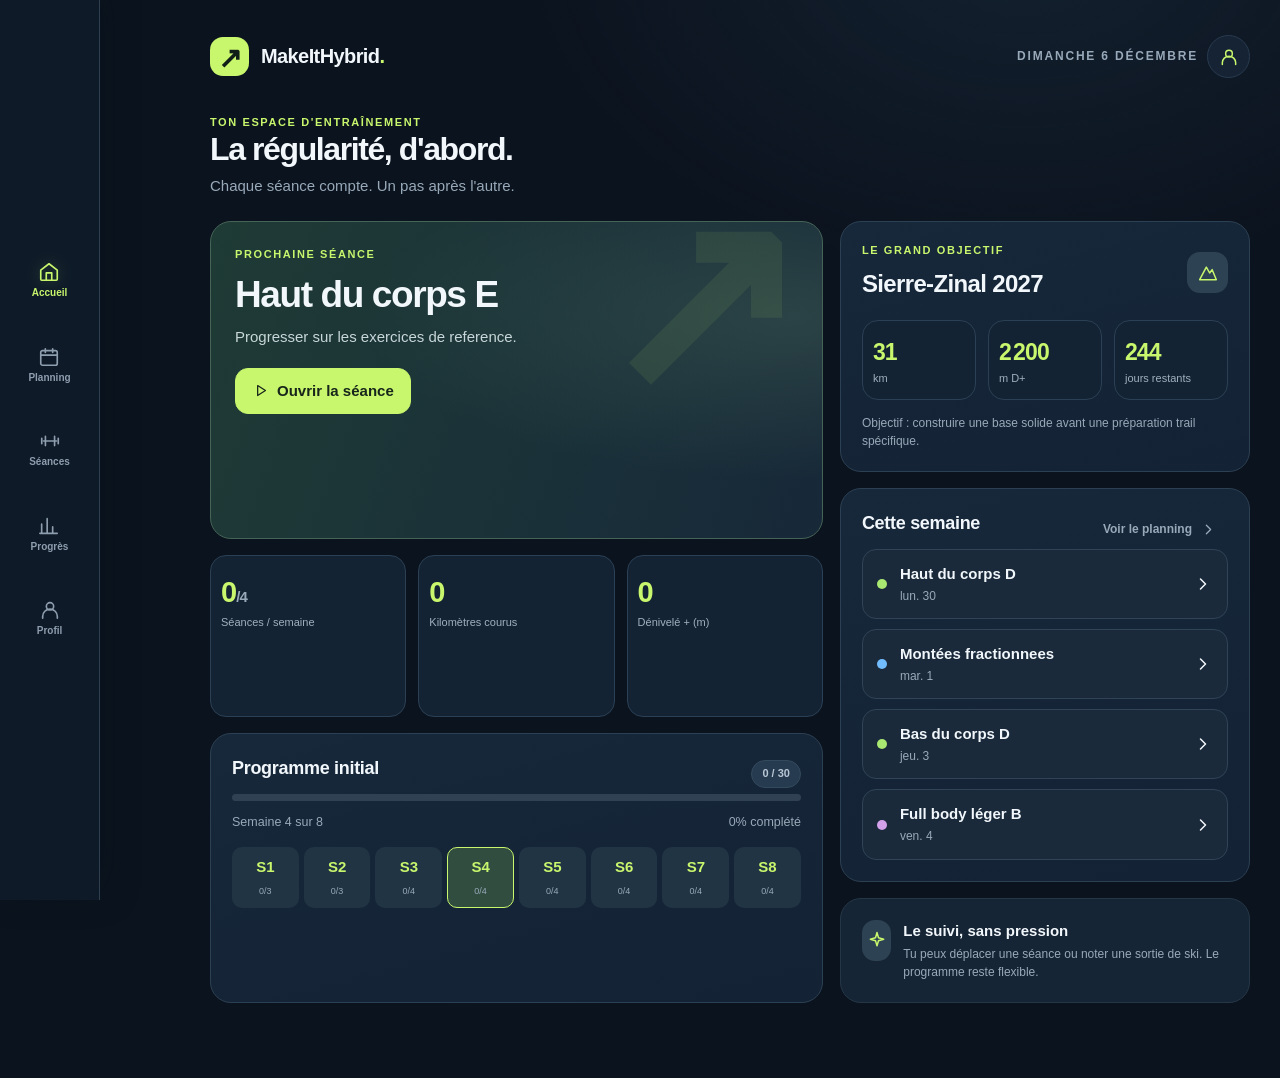
==== index.html @ a47b49ee "Fix GitHub Pages 404: publish MakeItHybrid at repository root" ====
<!doctype html>
<html lang="fr">
<head>
<meta charset="UTF-8"><meta name="viewport" content="width=device-width, initial-scale=1, viewport-fit=cover">
<meta name="theme-color" content="#0c1420"><meta name="description" content="MakeItHybrid : programme hybride, musculation, course et progression sur iPhone.">
<meta name="apple-mobile-web-app-capable" content="yes"><meta name="apple-mobile-web-app-status-bar-style" content="black-translucent"><meta name="apple-mobile-web-app-title" content="MakeItHybrid">
<link rel="manifest" href="./manifest.webmanifest"><link rel="icon" type="image/svg+xml" href="./public/icon.svg"><link rel="apple-touch-icon" href="./public/icon-apple.png">
<link rel="stylesheet" href="./src/styles.css">
<title>MakeItHybrid — Strength × Endurance</title>
</head>
<body>
<div id="app"><div class="initial-loader"><span class="brand-mark">↗</span><h1>MakeItHybrid</h1><p>Chargement de ton carnet…</p></div></div>
<script type="module" src="./src/app.mjs"></script>
</body>
</html>
---- src/styles.css ----
:root{color-scheme:dark;--bg:#0b131e;--bg2:#0f1b2a;--panel:#152335;--panel2:#1a2b3d;--line:#293b4e;--sub:#98a9b9;--text:#f2f7fb;--accent:#c8f66d;--blue:#70bdff;--pink:#ffb2ab;--radius:21px;--safe:env(safe-area-inset-bottom,0px);font-family:-apple-system,BlinkMacSystemFont,'Segoe UI',Inter,Arial,sans-serif;font-size:15px;line-height:1.45}
*{box-sizing:border-box}html{background:var(--bg);scroll-behavior:smooth}body{background:radial-gradient(ellipse 500px 340px at 80% -60px,#21354a66,transparent),var(--bg);color:var(--text);margin:0;min-height:100vh;-webkit-tap-highlight-color:transparent}button,input,select,textarea{font:inherit}button{cursor:pointer}button:disabled{opacity:.45;cursor:not-allowed}button,input,select,textarea{touch-action:manipulation}button:focus-visible,input:focus-visible,select:focus-visible,textarea:focus-visible{outline:2px solid var(--accent);outline-offset:3px}h1,h2,h3,h4,p{margin:0}h1{font-size:32px;letter-spacing:-1.4px;line-height:1.14}h2{font-size:24px;letter-spacing:-.65px}h3{font-size:18px;letter-spacing:-.3px}small{color:var(--sub)}a{color:var(--accent)}.hide{display:none!important}.wrap{max-width:1120px;margin:auto;padding:0 24px 110px}.topbar{display:flex;align-items:center;justify-content:space-between;padding:28px 0 23px;gap:14px}.brand{display:flex;align-items:center;gap:12px;font-weight:830;letter-spacing:-.6px;font-size:20px}.brand-mark{width:39px;height:39px;display:grid;place-items:center;background:var(--accent);color:#102018;border-radius:13px;font-weight:900;font-size:29px}.topdate{font-size:12px;text-transform:uppercase;letter-spacing:1.8px;color:var(--sub);font-weight:750}.avatar{width:43px;height:43px;border:1px solid var(--line);border-radius:50%;display:grid;place-items:center;background:var(--panel);color:var(--accent)}.toplinks{display:flex;gap:9px;align-items:center}.nav{position:fixed;bottom:0;left:0;right:0;z-index:20;display:flex;justify-content:space-around;align-items:center;background:#101b29ee;backdrop-filter:blur(24px);border-top:1px solid #314257;padding:9px 6px calc(10px + var(--safe));box-shadow:0 -12px 35px #07111a80}.nav button{display:grid;justify-items:center;gap:3px;border:0;color:#8e9eae;background:transparent;padding:5px 8px;min-width:60px;font-size:10px;font-weight:680}.nav button svg{width:22px;height:22px}.nav button.active{color:var(--accent)}.nav button.active svg{filter:drop-shadow(0 0 9px #c6f66b55)}.section-intro{display:flex;align-items:start;justify-content:space-between;gap:12px;margin:14px 0 24px}.muted{color:var(--sub)}.tiny{font-size:12px}.eyebrow{color:var(--accent);font-size:11px;font-weight:800;letter-spacing:1.6px;text-transform:uppercase}.lede{margin-top:8px;color:var(--sub)}.grid{display:grid;grid-template-columns:minmax(0,1fr);gap:16px}.grid2{grid-template-columns:repeat(2,minmax(0,1fr))}.grid3{grid-template-columns:repeat(3,minmax(0,1fr))}.panel{background:linear-gradient(165deg,#17283b,#132234);border:1px solid #2c4053;border-radius:var(--radius);padding:21px;min-width:0;overflow:hidden}.panel.faint{background:#132131}.panel.soft{background:#162535;border-color:#253747}.panel h3{margin-bottom:13px}.hero{position:relative;padding:25px 24px;min-height:215px;background:radial-gradient(ellipse at 95% 30%,#43615670,transparent 52%),linear-gradient(110deg,#1f3b35,#192f39 67%,#172838);border-color:#456356}.hero>*{position:relative}.hero h1{margin:11px 0 10px;max-width:450px}.hero .lede{max-width:420px;color:#c8d7d9}.hero:after{content:'↗';position:absolute;right:17px;top:-44px;color:#c8f66d15;font-size:250px;font-weight:900;line-height:1}.row{display:flex;align-items:center;gap:12px}.spread{justify-content:space-between}.start{align-items:start}.grow{flex:1;min-width:0}.btn{border:1px solid var(--line);background:#24374a;color:var(--text);border-radius:13px;padding:11px 16px;font-weight:760;display:inline-flex;align-items:center;justify-content:center;gap:8px;min-height:44px;text-align:center;transition:filter .15s,transform .1s}.btn:hover{filter:brightness(1.12)}.btn:active{transform:scale(.985)}.btn.accent{background:var(--accent);border-color:var(--accent);color:#17251a}.btn.outline{background:transparent;border-color:#486075}.btn.ghost{background:transparent;border-color:transparent;color:var(--sub)}.btn.warn{background:#512b32;border-color:#7f414b;color:#ffb5bd}.btn.small{font-size:12px;min-height:34px;padding:7px 10px;border-radius:11px}.btn.icon-only{padding:7px;min-width:40px}.btn.block{width:100%}.btn svg{width:17px;height:17px}.btnrow{display:flex;gap:9px;flex-wrap:wrap}.btnrow.end{justify-content:flex-end}.kpis{display:grid;grid-template-columns:repeat(3,minmax(0,1fr));gap:12px}.kpi{background:#142334;border:1px solid #2b4054;border-radius:16px;padding:15px 10px 12px}.kpi .n{font-size:29px;font-weight:820;letter-spacing:-.9px;color:var(--accent)}.kpi .label{font-size:11px;color:#a0b0bd;margin-top:2px}.pill{display:inline-flex;align-items:center;gap:5px;font-size:11px;border-radius:20px;padding:5px 10px;color:#b9c7d4;background:#263b50;border:1px solid #33495c;font-weight:700;white-space:nowrap}.pill.force{background:#28452f;border-color:#3b6144;color:#ccf3bd}.pill.cardio{background:#1b3a55;border-color:#275976;color:#addfff}.pill.mixte{background:#463752;border-color:#725382;color:#efc6ff}.pill.done{background:#2f4b34;color:#bff0bd}.pill.missed{background:#573c40;color:#ffc3bf}.progress{width:100%;height:7px;border-radius:6px;background:#304154;overflow:hidden}.progress>span{display:block;height:100%;background:linear-gradient(90deg,#87cb62,var(--accent));border-radius:6px;transition:width .2s}.activity{border-radius:15px;border:1px solid #334b5f;background:#1c2d40;padding:16px;margin-top:13px}.activity h3{margin:7px 0}.miniicon{width:41px;height:41px;display:grid;place-items:center;background:#2d4253;border-radius:13px;color:var(--accent)}.miniicon svg{width:20px;height:20px}.activity .desc{font-size:13px;color:#9db1c1}.activity .meta{display:flex;gap:13px;flex-wrap:wrap;margin:12px 0 14px;color:#b5c5d2;font-size:12px}.divider{height:1px;background:var(--line);margin:17px 0}.list{display:grid;gap:10px}.listitem{display:flex;align-items:center;gap:13px;padding:13px 14px;background:#1a2a3b;border:1px solid #304357;border-radius:14px;min-width:0}.listitem .name{font-weight:740}.listitem .sub{font-size:12px;color:var(--sub);margin-top:3px}.listitem .right{margin-left:auto;display:flex;align-items:center;gap:8px}.listitem.clickable{cursor:pointer}.listitem.clickable:hover{border-color:#71936f}.categorydot{width:10px;height:10px;border-radius:50%;flex-shrink:0;background:#a27ee5}.categorydot.force{background:#a9e871}.categorydot.cardio{background:#72bdff}.categorydot.mixte{background:#d3a2eb}.calendar-head{display:flex;align-items:center;justify-content:space-between;gap:12px;flex-wrap:wrap}.calendar-head strong{font-size:17px}.days{display:grid;grid-template-columns:repeat(7,minmax(0,1fr));gap:7px;margin:20px 0 14px}.day{border:1px solid #2d4256;background:#172637;border-radius:14px;min-height:79px;padding:9px 3px;display:flex;flex-direction:column;align-items:center;gap:5px;color:#cad6e0}.day strong{font-size:17px}.day .dow{font-size:10px;text-transform:uppercase;color:#a1b1be}.day.selected{border:1px solid var(--accent);background:#2e453b;color:var(--accent)}.day.today{box-shadow:inset 0 0 0 1px #7ca8c8}.day .dots{min-height:6px;display:flex;gap:3px}.day .dots i{display:block;width:5px;height:5px;border-radius:50%;background:var(--accent)}.day .dots i.cardio{background:var(--blue)}.day .dots i.mixte{background:#d6a7ed}.monthgrid{display:grid;grid-template-columns:repeat(7,1fr);gap:5px;margin-top:16px}.monthcell{aspect-ratio:1.04;padding:7px 3px;display:flex;flex-direction:column;align-items:center;justify-content:space-between;background:#1b2d40;border:1px solid #2d4256;border-radius:9px;color:#e3eef6;font-size:13px}.monthcell.dim{opacity:.3}.monthcell.selected{border-color:var(--accent);color:var(--accent)}.monthcell.today{box-shadow:inset 0 0 0 1px #7295af}.monthlabel{text-align:center;font-size:10px;color:var(--sub)}.monthlabel-row{display:grid;grid-template-columns:repeat(7,1fr);gap:5px}.countdot{display:flex;gap:2px}.countdot span{height:4px;width:5px;border-radius:50%;background:var(--accent)}.field{display:grid;gap:6px;min-width:0}.field label,.field .fieldlabel{color:#afc0ce;font-size:12px;font-weight:700}.field input,.field select,.field textarea,.editable{width:100%;min-width:0;border:1px solid #3b5368;background:#101d2d;color:#fff;border-radius:12px;padding:12px 11px;min-height:45px;outline:none}.field input:focus,.field select:focus,.field textarea:focus{border-color:#b1e968}.field textarea{resize:vertical;min-height:78px}.field input[type=number]{font-variant-numeric:tabular-nums}.formgrid{display:grid;grid-template-columns:repeat(2,minmax(0,1fr));gap:11px}.field.full{grid-column:1/-1}.details-header{margin-bottom:15px}.ex-card{border:1px solid #32485b;background:#192a3c;border-radius:16px;padding:16px;margin:10px 0}.ex-card summary{cursor:pointer;display:flex;align-items:center;gap:10px}.ex-card summary::-webkit-details-marker{display:none}.ex-card h4{font-size:15px;margin:0}.ex-card .hint{font-size:12px;color:#9eb0bf;margin:5px 0 11px}.sets{display:grid;gap:7px}.set-row{display:grid;grid-template-columns:32px minmax(0,1fr) minmax(0,1fr) 48px;gap:8px;align-items:center}.set-row .num{font-size:12px;color:#b7c6d3;text-align:center}.set-row input{width:100%;padding:10px 6px;text-align:center;border-radius:10px;border:1px solid #3d5568;background:#0f2030;color:var(--text);min-height:42px}.set-row .checkset{height:42px;border-radius:11px;background:#253c4d;border:1px solid #466074;color:#9cbbce;font-size:21px;display:grid;place-items:center}.set-row .checkset.done{background:var(--accent);color:#152514;border-color:var(--accent)}.sethead{display:grid;grid-template-columns:32px 1fr 1fr 48px;gap:8px;color:#91a4b4;font-size:10px;text-align:center;margin:12px 0 6px}.history{font-size:11px;color:#acc5d5;margin-top:7px}.explain{border-left:2px solid #b2e86c;padding:8px 0 8px 12px;margin:9px 0;font-size:12px;color:#cfdae1}.logactions{position:sticky;bottom:calc(75px + var(--safe));padding:10px 0;background:linear-gradient(0deg,#0b131ef2 80%,transparent);z-index:10}.chart{display:block;width:100%;height:auto;overflow:visible}.chartbox{min-height:160px}.plot{width:100%;height:150px}.axislabels{display:flex;justify-content:space-between;color:#7f98aa;font-size:10px;margin-top:5px}.legend{display:flex;gap:9px;align-items:center;flex-wrap:wrap}.legend i{width:7px;height:7px;border-radius:50%;background:var(--accent)}.metric-list{display:flex;gap:10px;overflow-x:auto;padding:3px 0 12px}.metric-list button{white-space:nowrap}.measure{border:1px solid #34485b;border-radius:14px;padding:14px;background:#1b2c3e}.measure small{font-size:11px}.measure strong{display:block;font-size:22px;margin:5px 0}.timer-visual{display:grid;place-items:center;width:200px;height:200px;border-radius:50%;background:radial-gradient(circle,#213348 57%,transparent 59%),conic-gradient(var(--accent) var(--timer-pct,0%),#30465a 0);margin:20px auto;text-align:center}.timer-visual strong{font-size:47px;letter-spacing:-2px;font-variant-numeric:tabular-nums}.timer-visual small{display:block;text-transform:uppercase;letter-spacing:1px}.timer-stage{text-align:center;color:var(--accent);font-weight:810}.timer-config{display:grid;grid-template-columns:repeat(2,1fr);gap:10px}.modal-overlay{position:fixed;inset:0;background:#030a10d9;z-index:50;display:flex;align-items:flex-end;justify-content:center;overflow-y:auto}.modal{min-width:0;background:#152436;border:1px solid #415569;border-radius:24px 24px 0 0;padding:19px 17px calc(26px + var(--safe));max-height:94vh;overflow-y:auto;width:100%;max-width:640px;box-shadow:0 -25px 100px #020b14b8}.modal-head{display:flex;align-items:center;justify-content:space-between;gap:12px;margin-bottom:17px}.modal-head h2{font-size:22px}.modal .exrow{border:1px solid #344a5c;border-radius:13px;padding:12px;margin:10px 0;background:#1a2d40}.modal .exrow .formgrid{margin-top:10px}.toast{position:fixed;z-index:99;bottom:calc(89px + var(--safe));left:50%;transform:translateX(-50%);background:#c5f469;color:#1c2d1e;font-weight:790;font-size:13px;padding:11px 18px;border-radius:30px;box-shadow:0 8px 28px #0007;max-width:90%;text-align:center}.empty{padding:28px 12px;text-align:center;color:var(--sub);border:1px dashed #3a4b5c;border-radius:15px}.empty svg{width:27px;height:27px;color:var(--accent)}.status{display:inline-flex;align-items:center;gap:5px;color:var(--sub);font-size:11px}.status strong{font-weight:650}.alert{background:#3c3541;border:1px solid #856375;padding:12px;border-radius:12px;font-size:12px;color:#ffd9d9}.initial-loader{display:grid;justify-items:center;align-content:center;gap:15px;height:100vh;color:var(--sub)}.initial-loader h1{color:var(--text)}.spacer{height:8px}.tagline{color:#9fb4c2;font-size:12px}.section-title{display:flex;align-items:center;justify-content:space-between;gap:10px;margin:21px 0 12px}.section-title h2{font-size:19px}.mini-stats{display:flex;gap:19px;flex-wrap:wrap;color:#b5c5cf;font-size:12px}.mini-stats strong{color:var(--text)}.seg{display:inline-flex;gap:4px;padding:4px;border-radius:13px;background:#192a3c;border:1px solid #304459}.seg button{border:0;border-radius:9px;padding:7px 12px;color:#9cb0bf;background:transparent;font-weight:760;font-size:12px}.seg button.sel{background:#3a5362;color:var(--text)}.wide-actions{display:flex;justify-content:space-between;gap:10px;align-items:center}.barrow{display:flex;align-items:end;justify-content:space-between;gap:7px;height:126px;padding:9px 0 0;border-bottom:1px solid #3e5061}.barcol{flex:1;display:flex;flex-direction:column;justify-content:flex-end;align-items:center;height:100%;gap:4px}.barcol>div{background:linear-gradient(0deg,#629a7c,#c5f468);width:70%;max-width:30px;border-radius:6px 6px 0 0;min-height:2px}.barcol small{font-size:10px;white-space:nowrap}.softcall{padding:13px;border-radius:13px;background:#263c3e;border:1px solid #3f6161;font-size:12px;color:#d5e5e1}.softcall strong{color:var(--accent)}.weekbar{display:grid;grid-template-columns:repeat(8,1fr);gap:5px}.weekbar .weekitem{border-radius:10px;background:#203444;padding:8px 1px;text-align:center;cursor:pointer;border:1px solid transparent}.weekbar .weekitem.active{background:#314d40;border-color:var(--accent)}.weekitem strong{display:block;color:var(--accent)}.weekitem small{font-size:9px}.alert.success{background:#203f35;border-color:#46765c;color:#c7ebd4}::selection{background:#b8e96766}input[type=file]{display:none}
@media(min-width:760px){.wrap{padding:0 30px 75px}.nav{width:100px;right:auto;top:0;bottom:0;left:0;display:flex;flex-direction:column;justify-content:center;gap:15px;border-top:0;border-right:1px solid #2e4050;padding:20px 6px}.nav button{padding:15px 6px;min-width:0}.wrap{margin-left:max(100px,calc((100vw - 1120px)/2 + 100px))}.topbar{padding-top:35px}.desktop-cols{display:grid;grid-template-columns:minmax(0,1.42fr) minmax(0,.95fr);gap:17px}.logactions{bottom:0}.modal-overlay{align-items:center}.modal{border-radius:24px;padding:24px;max-height:89vh}.hero{min-height:245px}.hero h1{font-size:37px}.day{min-height:87px}.days{gap:10px}}
@media(max-width:400px){.wrap{padding-left:15px;padding-right:15px}.panel{padding:16px}.topbar{padding:21px 0 18px}.brand{font-size:18px}.topdate{font-size:10px}.kpis{gap:7px}.kpi .n{font-size:24px}.kpi{padding:13px 7px}.day{min-height:73px}.set-row{grid-template-columns:25px 1fr 1fr 40px;gap:5px}.sethead{grid-template-columns:25px 1fr 1fr 40px;gap:5px}}
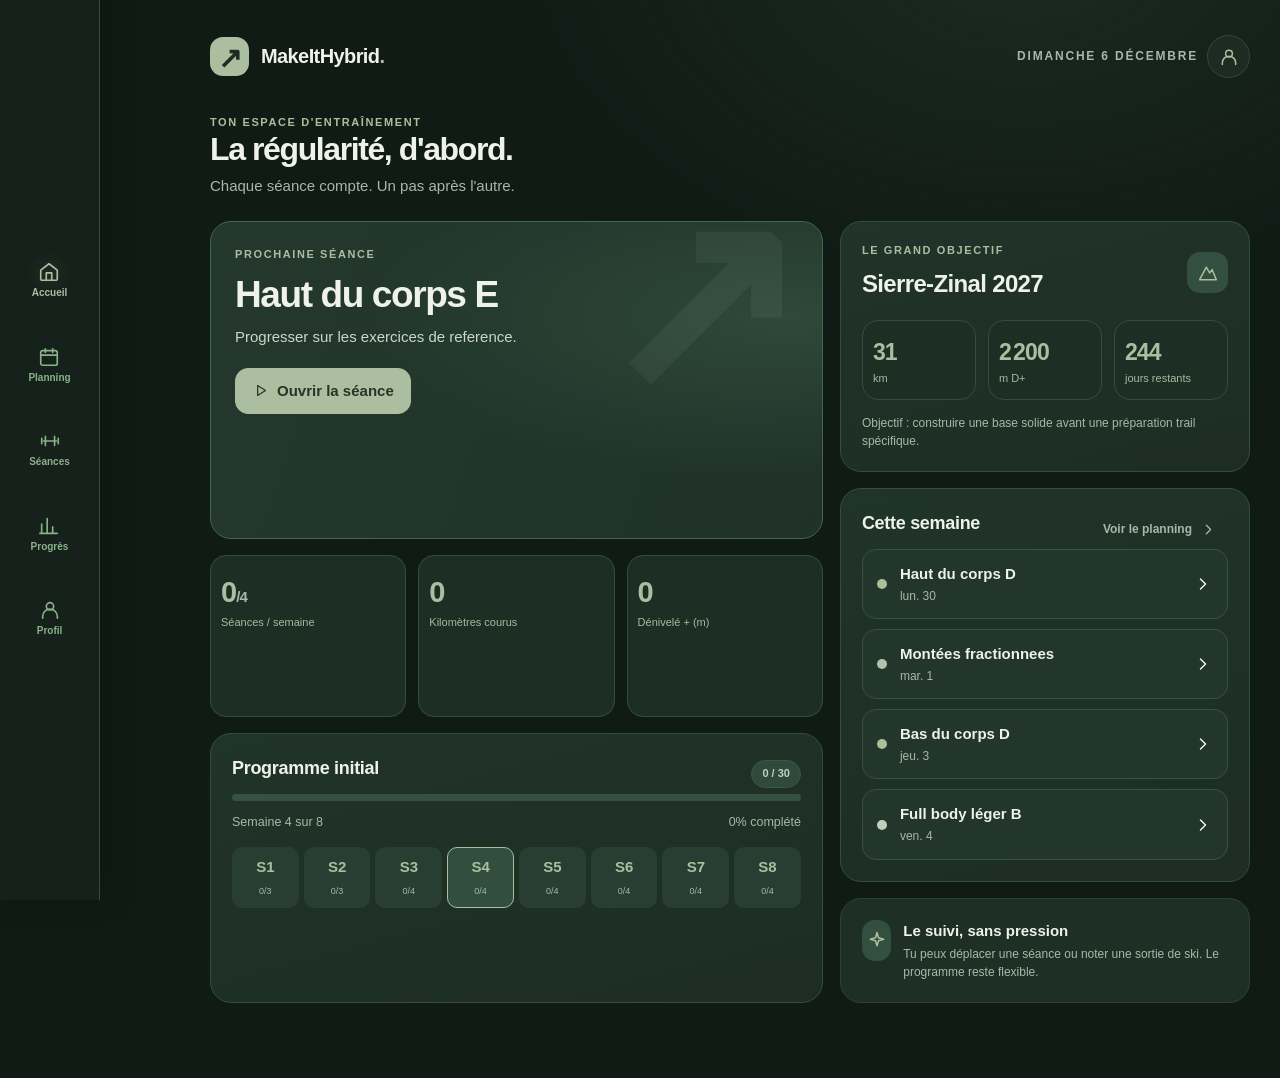
==== commit d46ba252: "Update index.html for forest theme and offline media catalog" ====
--- a/index.html
+++ b/index.html
@@ -2,7 +2,7 @@
 <html lang="fr">
 <head>
 <meta charset="UTF-8"><meta name="viewport" content="width=device-width, initial-scale=1, viewport-fit=cover">
-<meta name="theme-color" content="#0c1420"><meta name="description" content="MakeItHybrid : programme hybride, musculation, course et progression sur iPhone.">
+<meta name="theme-color" content="#111b16"><meta name="description" content="MakeItHybrid : programme hybride, musculation, course et progression sur iPhone.">
 <meta name="apple-mobile-web-app-capable" content="yes"><meta name="apple-mobile-web-app-status-bar-style" content="black-translucent"><meta name="apple-mobile-web-app-title" content="MakeItHybrid">
 <link rel="manifest" href="./manifest.webmanifest"><link rel="icon" type="image/svg+xml" href="./public/icon.svg"><link rel="apple-touch-icon" href="./public/icon-apple.png">
 <link rel="stylesheet" href="./src/styles.css">
--- a/src/styles.css
+++ b/src/styles.css
@@ -1,4 +1,25 @@
-:root{color-scheme:dark;--bg:#0b131e;--bg2:#0f1b2a;--panel:#152335;--panel2:#1a2b3d;--line:#293b4e;--sub:#98a9b9;--text:#f2f7fb;--accent:#c8f66d;--blue:#70bdff;--pink:#ffb2ab;--radius:21px;--safe:env(safe-area-inset-bottom,0px);font-family:-apple-system,BlinkMacSystemFont,'Segoe UI',Inter,Arial,sans-serif;font-size:15px;line-height:1.45}
-*{box-sizing:border-box}html{background:var(--bg);scroll-behavior:smooth}body{background:radial-gradient(ellipse 500px 340px at 80% -60px,#21354a66,transparent),var(--bg);color:var(--text);margin:0;min-height:100vh;-webkit-tap-highlight-color:transparent}button,input,select,textarea{font:inherit}button{cursor:pointer}button:disabled{opacity:.45;cursor:not-allowed}button,input,select,textarea{touch-action:manipulation}button:focus-visible,input:focus-visible,select:focus-visible,textarea:focus-visible{outline:2px solid var(--accent);outline-offset:3px}h1,h2,h3,h4,p{margin:0}h1{font-size:32px;letter-spacing:-1.4px;line-height:1.14}h2{font-size:24px;letter-spacing:-.65px}h3{font-size:18px;letter-spacing:-.3px}small{color:var(--sub)}a{color:var(--accent)}.hide{display:none!important}.wrap{max-width:1120px;margin:auto;padding:0 24px 110px}.topbar{display:flex;align-items:center;justify-content:space-between;padding:28px 0 23px;gap:14px}.brand{display:flex;align-items:center;gap:12px;font-weight:830;letter-spacing:-.6px;font-size:20px}.brand-mark{width:39px;height:39px;display:grid;place-items:center;background:var(--accent);color:#102018;border-radius:13px;font-weight:900;font-size:29px}.topdate{font-size:12px;text-transform:uppercase;letter-spacing:1.8px;color:var(--sub);font-weight:750}.avatar{width:43px;height:43px;border:1px solid var(--line);border-radius:50%;display:grid;place-items:center;background:var(--panel);color:var(--accent)}.toplinks{display:flex;gap:9px;align-items:center}.nav{position:fixed;bottom:0;left:0;right:0;z-index:20;display:flex;justify-content:space-around;align-items:center;background:#101b29ee;backdrop-filter:blur(24px);border-top:1px solid #314257;padding:9px 6px calc(10px + var(--safe));box-shadow:0 -12px 35px #07111a80}.nav button{display:grid;justify-items:center;gap:3px;border:0;color:#8e9eae;background:transparent;padding:5px 8px;min-width:60px;font-size:10px;font-weight:680}.nav button svg{width:22px;height:22px}.nav button.active{color:var(--accent)}.nav button.active svg{filter:drop-shadow(0 0 9px #c6f66b55)}.section-intro{display:flex;align-items:start;justify-content:space-between;gap:12px;margin:14px 0 24px}.muted{color:var(--sub)}.tiny{font-size:12px}.eyebrow{color:var(--accent);font-size:11px;font-weight:800;letter-spacing:1.6px;text-transform:uppercase}.lede{margin-top:8px;color:var(--sub)}.grid{display:grid;grid-template-columns:minmax(0,1fr);gap:16px}.grid2{grid-template-columns:repeat(2,minmax(0,1fr))}.grid3{grid-template-columns:repeat(3,minmax(0,1fr))}.panel{background:linear-gradient(165deg,#17283b,#132234);border:1px solid #2c4053;border-radius:var(--radius);padding:21px;min-width:0;overflow:hidden}.panel.faint{background:#132131}.panel.soft{background:#162535;border-color:#253747}.panel h3{margin-bottom:13px}.hero{position:relative;padding:25px 24px;min-height:215px;background:radial-gradient(ellipse at 95% 30%,#43615670,transparent 52%),linear-gradient(110deg,#1f3b35,#192f39 67%,#172838);border-color:#456356}.hero>*{position:relative}.hero h1{margin:11px 0 10px;max-width:450px}.hero .lede{max-width:420px;color:#c8d7d9}.hero:after{content:'↗';position:absolute;right:17px;top:-44px;color:#c8f66d15;font-size:250px;font-weight:900;line-height:1}.row{display:flex;align-items:center;gap:12px}.spread{justify-content:space-between}.start{align-items:start}.grow{flex:1;min-width:0}.btn{border:1px solid var(--line);background:#24374a;color:var(--text);border-radius:13px;padding:11px 16px;font-weight:760;display:inline-flex;align-items:center;justify-content:center;gap:8px;min-height:44px;text-align:center;transition:filter .15s,transform .1s}.btn:hover{filter:brightness(1.12)}.btn:active{transform:scale(.985)}.btn.accent{background:var(--accent);border-color:var(--accent);color:#17251a}.btn.outline{background:transparent;border-color:#486075}.btn.ghost{background:transparent;border-color:transparent;color:var(--sub)}.btn.warn{background:#512b32;border-color:#7f414b;color:#ffb5bd}.btn.small{font-size:12px;min-height:34px;padding:7px 10px;border-radius:11px}.btn.icon-only{padding:7px;min-width:40px}.btn.block{width:100%}.btn svg{width:17px;height:17px}.btnrow{display:flex;gap:9px;flex-wrap:wrap}.btnrow.end{justify-content:flex-end}.kpis{display:grid;grid-template-columns:repeat(3,minmax(0,1fr));gap:12px}.kpi{background:#142334;border:1px solid #2b4054;border-radius:16px;padding:15px 10px 12px}.kpi .n{font-size:29px;font-weight:820;letter-spacing:-.9px;color:var(--accent)}.kpi .label{font-size:11px;color:#a0b0bd;margin-top:2px}.pill{display:inline-flex;align-items:center;gap:5px;font-size:11px;border-radius:20px;padding:5px 10px;color:#b9c7d4;background:#263b50;border:1px solid #33495c;font-weight:700;white-space:nowrap}.pill.force{background:#28452f;border-color:#3b6144;color:#ccf3bd}.pill.cardio{background:#1b3a55;border-color:#275976;color:#addfff}.pill.mixte{background:#463752;border-color:#725382;color:#efc6ff}.pill.done{background:#2f4b34;color:#bff0bd}.pill.missed{background:#573c40;color:#ffc3bf}.progress{width:100%;height:7px;border-radius:6px;background:#304154;overflow:hidden}.progress>span{display:block;height:100%;background:linear-gradient(90deg,#87cb62,var(--accent));border-radius:6px;transition:width .2s}.activity{border-radius:15px;border:1px solid #334b5f;background:#1c2d40;padding:16px;margin-top:13px}.activity h3{margin:7px 0}.miniicon{width:41px;height:41px;display:grid;place-items:center;background:#2d4253;border-radius:13px;color:var(--accent)}.miniicon svg{width:20px;height:20px}.activity .desc{font-size:13px;color:#9db1c1}.activity .meta{display:flex;gap:13px;flex-wrap:wrap;margin:12px 0 14px;color:#b5c5d2;font-size:12px}.divider{height:1px;background:var(--line);margin:17px 0}.list{display:grid;gap:10px}.listitem{display:flex;align-items:center;gap:13px;padding:13px 14px;background:#1a2a3b;border:1px solid #304357;border-radius:14px;min-width:0}.listitem .name{font-weight:740}.listitem .sub{font-size:12px;color:var(--sub);margin-top:3px}.listitem .right{margin-left:auto;display:flex;align-items:center;gap:8px}.listitem.clickable{cursor:pointer}.listitem.clickable:hover{border-color:#71936f}.categorydot{width:10px;height:10px;border-radius:50%;flex-shrink:0;background:#a27ee5}.categorydot.force{background:#a9e871}.categorydot.cardio{background:#72bdff}.categorydot.mixte{background:#d3a2eb}.calendar-head{display:flex;align-items:center;justify-content:space-between;gap:12px;flex-wrap:wrap}.calendar-head strong{font-size:17px}.days{display:grid;grid-template-columns:repeat(7,minmax(0,1fr));gap:7px;margin:20px 0 14px}.day{border:1px solid #2d4256;background:#172637;border-radius:14px;min-height:79px;padding:9px 3px;display:flex;flex-direction:column;align-items:center;gap:5px;color:#cad6e0}.day strong{font-size:17px}.day .dow{font-size:10px;text-transform:uppercase;color:#a1b1be}.day.selected{border:1px solid var(--accent);background:#2e453b;color:var(--accent)}.day.today{box-shadow:inset 0 0 0 1px #7ca8c8}.day .dots{min-height:6px;display:flex;gap:3px}.day .dots i{display:block;width:5px;height:5px;border-radius:50%;background:var(--accent)}.day .dots i.cardio{background:var(--blue)}.day .dots i.mixte{background:#d6a7ed}.monthgrid{display:grid;grid-template-columns:repeat(7,1fr);gap:5px;margin-top:16px}.monthcell{aspect-ratio:1.04;padding:7px 3px;display:flex;flex-direction:column;align-items:center;justify-content:space-between;background:#1b2d40;border:1px solid #2d4256;border-radius:9px;color:#e3eef6;font-size:13px}.monthcell.dim{opacity:.3}.monthcell.selected{border-color:var(--accent);color:var(--accent)}.monthcell.today{box-shadow:inset 0 0 0 1px #7295af}.monthlabel{text-align:center;font-size:10px;color:var(--sub)}.monthlabel-row{display:grid;grid-template-columns:repeat(7,1fr);gap:5px}.countdot{display:flex;gap:2px}.countdot span{height:4px;width:5px;border-radius:50%;background:var(--accent)}.field{display:grid;gap:6px;min-width:0}.field label,.field .fieldlabel{color:#afc0ce;font-size:12px;font-weight:700}.field input,.field select,.field textarea,.editable{width:100%;min-width:0;border:1px solid #3b5368;background:#101d2d;color:#fff;border-radius:12px;padding:12px 11px;min-height:45px;outline:none}.field input:focus,.field select:focus,.field textarea:focus{border-color:#b1e968}.field textarea{resize:vertical;min-height:78px}.field input[type=number]{font-variant-numeric:tabular-nums}.formgrid{display:grid;grid-template-columns:repeat(2,minmax(0,1fr));gap:11px}.field.full{grid-column:1/-1}.details-header{margin-bottom:15px}.ex-card{border:1px solid #32485b;background:#192a3c;border-radius:16px;padding:16px;margin:10px 0}.ex-card summary{cursor:pointer;display:flex;align-items:center;gap:10px}.ex-card summary::-webkit-details-marker{display:none}.ex-card h4{font-size:15px;margin:0}.ex-card .hint{font-size:12px;color:#9eb0bf;margin:5px 0 11px}.sets{display:grid;gap:7px}.set-row{display:grid;grid-template-columns:32px minmax(0,1fr) minmax(0,1fr) 48px;gap:8px;align-items:center}.set-row .num{font-size:12px;color:#b7c6d3;text-align:center}.set-row input{width:100%;padding:10px 6px;text-align:center;border-radius:10px;border:1px solid #3d5568;background:#0f2030;color:var(--text);min-height:42px}.set-row .checkset{height:42px;border-radius:11px;background:#253c4d;border:1px solid #466074;color:#9cbbce;font-size:21px;display:grid;place-items:center}.set-row .checkset.done{background:var(--accent);color:#152514;border-color:var(--accent)}.sethead{display:grid;grid-template-columns:32px 1fr 1fr 48px;gap:8px;color:#91a4b4;font-size:10px;text-align:center;margin:12px 0 6px}.history{font-size:11px;color:#acc5d5;margin-top:7px}.explain{border-left:2px solid #b2e86c;padding:8px 0 8px 12px;margin:9px 0;font-size:12px;color:#cfdae1}.logactions{position:sticky;bottom:calc(75px + var(--safe));padding:10px 0;background:linear-gradient(0deg,#0b131ef2 80%,transparent);z-index:10}.chart{display:block;width:100%;height:auto;overflow:visible}.chartbox{min-height:160px}.plot{width:100%;height:150px}.axislabels{display:flex;justify-content:space-between;color:#7f98aa;font-size:10px;margin-top:5px}.legend{display:flex;gap:9px;align-items:center;flex-wrap:wrap}.legend i{width:7px;height:7px;border-radius:50%;background:var(--accent)}.metric-list{display:flex;gap:10px;overflow-x:auto;padding:3px 0 12px}.metric-list button{white-space:nowrap}.measure{border:1px solid #34485b;border-radius:14px;padding:14px;background:#1b2c3e}.measure small{font-size:11px}.measure strong{display:block;font-size:22px;margin:5px 0}.timer-visual{display:grid;place-items:center;width:200px;height:200px;border-radius:50%;background:radial-gradient(circle,#213348 57%,transparent 59%),conic-gradient(var(--accent) var(--timer-pct,0%),#30465a 0);margin:20px auto;text-align:center}.timer-visual strong{font-size:47px;letter-spacing:-2px;font-variant-numeric:tabular-nums}.timer-visual small{display:block;text-transform:uppercase;letter-spacing:1px}.timer-stage{text-align:center;color:var(--accent);font-weight:810}.timer-config{display:grid;grid-template-columns:repeat(2,1fr);gap:10px}.modal-overlay{position:fixed;inset:0;background:#030a10d9;z-index:50;display:flex;align-items:flex-end;justify-content:center;overflow-y:auto}.modal{min-width:0;background:#152436;border:1px solid #415569;border-radius:24px 24px 0 0;padding:19px 17px calc(26px + var(--safe));max-height:94vh;overflow-y:auto;width:100%;max-width:640px;box-shadow:0 -25px 100px #020b14b8}.modal-head{display:flex;align-items:center;justify-content:space-between;gap:12px;margin-bottom:17px}.modal-head h2{font-size:22px}.modal .exrow{border:1px solid #344a5c;border-radius:13px;padding:12px;margin:10px 0;background:#1a2d40}.modal .exrow .formgrid{margin-top:10px}.toast{position:fixed;z-index:99;bottom:calc(89px + var(--safe));left:50%;transform:translateX(-50%);background:#c5f469;color:#1c2d1e;font-weight:790;font-size:13px;padding:11px 18px;border-radius:30px;box-shadow:0 8px 28px #0007;max-width:90%;text-align:center}.empty{padding:28px 12px;text-align:center;color:var(--sub);border:1px dashed #3a4b5c;border-radius:15px}.empty svg{width:27px;height:27px;color:var(--accent)}.status{display:inline-flex;align-items:center;gap:5px;color:var(--sub);font-size:11px}.status strong{font-weight:650}.alert{background:#3c3541;border:1px solid #856375;padding:12px;border-radius:12px;font-size:12px;color:#ffd9d9}.initial-loader{display:grid;justify-items:center;align-content:center;gap:15px;height:100vh;color:var(--sub)}.initial-loader h1{color:var(--text)}.spacer{height:8px}.tagline{color:#9fb4c2;font-size:12px}.section-title{display:flex;align-items:center;justify-content:space-between;gap:10px;margin:21px 0 12px}.section-title h2{font-size:19px}.mini-stats{display:flex;gap:19px;flex-wrap:wrap;color:#b5c5cf;font-size:12px}.mini-stats strong{color:var(--text)}.seg{display:inline-flex;gap:4px;padding:4px;border-radius:13px;background:#192a3c;border:1px solid #304459}.seg button{border:0;border-radius:9px;padding:7px 12px;color:#9cb0bf;background:transparent;font-weight:760;font-size:12px}.seg button.sel{background:#3a5362;color:var(--text)}.wide-actions{display:flex;justify-content:space-between;gap:10px;align-items:center}.barrow{display:flex;align-items:end;justify-content:space-between;gap:7px;height:126px;padding:9px 0 0;border-bottom:1px solid #3e5061}.barcol{flex:1;display:flex;flex-direction:column;justify-content:flex-end;align-items:center;height:100%;gap:4px}.barcol>div{background:linear-gradient(0deg,#629a7c,#c5f468);width:70%;max-width:30px;border-radius:6px 6px 0 0;min-height:2px}.barcol small{font-size:10px;white-space:nowrap}.softcall{padding:13px;border-radius:13px;background:#263c3e;border:1px solid #3f6161;font-size:12px;color:#d5e5e1}.softcall strong{color:var(--accent)}.weekbar{display:grid;grid-template-columns:repeat(8,1fr);gap:5px}.weekbar .weekitem{border-radius:10px;background:#203444;padding:8px 1px;text-align:center;cursor:pointer;border:1px solid transparent}.weekbar .weekitem.active{background:#314d40;border-color:var(--accent)}.weekitem strong{display:block;color:var(--accent)}.weekitem small{font-size:9px}.alert.success{background:#203f35;border-color:#46765c;color:#c7ebd4}::selection{background:#b8e96766}input[type=file]{display:none}
-@media(min-width:760px){.wrap{padding:0 30px 75px}.nav{width:100px;right:auto;top:0;bottom:0;left:0;display:flex;flex-direction:column;justify-content:center;gap:15px;border-top:0;border-right:1px solid #2e4050;padding:20px 6px}.nav button{padding:15px 6px;min-width:0}.wrap{margin-left:max(100px,calc((100vw - 1120px)/2 + 100px))}.topbar{padding-top:35px}.desktop-cols{display:grid;grid-template-columns:minmax(0,1.42fr) minmax(0,.95fr);gap:17px}.logactions{bottom:0}.modal-overlay{align-items:center}.modal{border-radius:24px;padding:24px;max-height:89vh}.hero{min-height:245px}.hero h1{font-size:37px}.day{min-height:87px}.days{gap:10px}}
+:root{color-scheme:dark;--bg:#111b16;--bg2:#17241c;--panel:#1d2b23;--panel2:#26392c;--line:#354939;--sub:#a9b7a8;--text:#eef2e9;--accent:#acbea0;--blue:#a3bca8;--pink:#c2aca0;--radius:21px;--safe:env(safe-area-inset-bottom,0px);font-family:-apple-system,BlinkMacSystemFont,'Segoe UI',Inter,Arial,sans-serif;font-size:15px;line-height:1.45}
+*{box-sizing:border-box}html{background:var(--bg);scroll-behavior:smooth}body{background:radial-gradient(ellipse 500px 340px at 80% -60px,#2a423566,transparent),var(--bg);color:var(--text);margin:0;min-height:100vh;-webkit-tap-highlight-color:transparent}button,input,select,textarea{font:inherit}button{cursor:pointer}button:disabled{opacity:.45;cursor:not-allowed}button,input,select,textarea{touch-action:manipulation}button:focus-visible,input:focus-visible,select:focus-visible,textarea:focus-visible{outline:2px solid var(--accent);outline-offset:3px}h1,h2,h3,h4,p{margin:0}h1{font-size:32px;letter-spacing:-1.4px;line-height:1.14}h2{font-size:24px;letter-spacing:-.65px}h3{font-size:18px;letter-spacing:-.3px}small{color:var(--sub)}a{color:var(--accent)}.hide{display:none!important}.wrap{max-width:1120px;margin:auto;padding:0 24px 110px}.topbar{display:flex;align-items:center;justify-content:space-between;padding:28px 0 23px;gap:14px}.brand{display:flex;align-items:center;gap:12px;font-weight:830;letter-spacing:-.6px;font-size:20px}.brand-mark{width:39px;height:39px;display:grid;place-items:center;background:var(--accent);color:#1d2d20;border-radius:13px;font-weight:900;font-size:29px}.topdate{font-size:12px;text-transform:uppercase;letter-spacing:1.8px;color:var(--sub);font-weight:750}.avatar{width:43px;height:43px;border:1px solid var(--line);border-radius:50%;display:grid;place-items:center;background:var(--panel);color:var(--accent)}.toplinks{display:flex;gap:9px;align-items:center}.nav{position:fixed;bottom:0;left:0;right:0;z-index:20;display:flex;justify-content:space-around;align-items:center;background:#16231bee;backdrop-filter:blur(24px);border-top:1px solid #355343;padding:9px 6px calc(10px + var(--safe));box-shadow:0 -12px 35px #060e0980}.nav button{display:grid;justify-items:center;gap:3px;border:0;color:#8ab28a;background:transparent;padding:5px 8px;min-width:60px;font-size:10px;font-weight:680}.nav button svg{width:22px;height:22px}.nav button.active{color:var(--accent)}.nav button.active svg{filter:drop-shadow(0 0 9px #acbea055)}.section-intro{display:flex;align-items:start;justify-content:space-between;gap:12px;margin:14px 0 24px}.muted{color:var(--sub)}.tiny{font-size:12px}.eyebrow{color:var(--accent);font-size:11px;font-weight:800;letter-spacing:1.6px;text-transform:uppercase}.lede{margin-top:8px;color:var(--sub)}.grid{display:grid;grid-template-columns:minmax(0,1fr);gap:16px}.grid2{grid-template-columns:repeat(2,minmax(0,1fr))}.grid3{grid-template-columns:repeat(3,minmax(0,1fr))}.panel{background:linear-gradient(165deg,#213429,#1d2d24);border:1px solid #324e3f;border-radius:var(--radius);padding:21px;min-width:0;overflow:hidden}.panel.faint{background:#1c2c23}.panel.soft{background:#1e3026;border-color:#2b4336}.panel h3{margin-bottom:13px}.hero{position:relative;padding:25px 24px;min-height:215px;background:radial-gradient(ellipse at 95% 30%,#40645070,transparent 52%),linear-gradient(110deg,#24382d,#213429 67%,#203228);border-color:#416652}.hero>*{position:relative}.hero h1{margin:11px 0 10px;max-width:450px}.hero .lede{max-width:420px;color:#cbd8c9}.hero:after{content:'↗';position:absolute;right:17px;top:-44px;color:#acbea015;font-size:250px;font-weight:900;line-height:1}.row{display:flex;align-items:center;gap:12px}.spread{justify-content:space-between}.start{align-items:start}.grow{flex:1;min-width:0}.btn{border:1px solid var(--line);background:#2c4437;color:var(--text);border-radius:13px;padding:11px 16px;font-weight:760;display:inline-flex;align-items:center;justify-content:center;gap:8px;min-height:44px;text-align:center;transition:filter .15s,transform .1s}.btn:hover{filter:brightness(1.12)}.btn:active{transform:scale(.985)}.btn.accent{background:var(--accent);border-color:var(--accent);color:#243625}.btn.outline{background:transparent;border-color:#526b5c}.btn.ghost{background:transparent;border-color:transparent;color:var(--sub)}.btn.warn{background:#4b3431;border-color:#74514a;color:#e0c0b6}.btn.small{font-size:12px;min-height:34px;padding:7px 10px;border-radius:11px}.btn.icon-only{padding:7px;min-width:40px}.btn.block{width:100%}.btn svg{width:17px;height:17px}.btnrow{display:flex;gap:9px;flex-wrap:wrap}.btnrow.end{justify-content:flex-end}.kpis{display:grid;grid-template-columns:repeat(3,minmax(0,1fr));gap:12px}.kpi{background:#1d2e25;border:1px solid #324e3f;border-radius:16px;padding:15px 10px 12px}.kpi .n{font-size:29px;font-weight:820;letter-spacing:-.9px;color:var(--accent)}.kpi .label{font-size:11px;color:#9ebf9e;margin-top:2px}.pill{display:inline-flex;align-items:center;gap:5px;font-size:11px;border-radius:20px;padding:5px 10px;color:#bfd0bd;background:#2f493a;border:1px solid #385746;font-weight:700;white-space:nowrap}.pill.force{background:#2b4436;border-color:#3d5f4c;color:#d3dfd1}.pill.cardio{background:#2b4537;border-color:#46654e;color:#c9dcc5}.pill.mixte{background:#403a3c;border-color:#66605d;color:#d9d0c5}.pill.done{background:#304b3c;color:#d1ddd0}.pill.missed{background:#523c38;color:#e3c6ba}.progress{width:100%;height:7px;border-radius:6px;background:#345141;overflow:hidden}.progress>span{display:block;height:100%;background:linear-gradient(90deg,#81ac81,var(--accent));border-radius:6px;transition:width .2s}.activity{border-radius:15px;border:1px solid #395948;background:#253a2e;padding:16px;margin-top:13px}.activity h3{margin:7px 0}.miniicon{width:41px;height:41px;display:grid;place-items:center;background:#324f3f;border-radius:13px;color:var(--accent)}.miniicon svg{width:20px;height:20px}.activity .desc{font-size:13px;color:#9ec09e}.activity .meta{display:flex;gap:13px;flex-wrap:wrap;margin:12px 0 14px;color:#bcceb9;font-size:12px}.divider{height:1px;background:var(--line);margin:17px 0}.list{display:grid;gap:10px}.listitem{display:flex;align-items:center;gap:13px;padding:13px 14px;background:#22362b;border:1px solid #355342;border-radius:14px;min-width:0}.listitem .name{font-weight:740}.listitem .sub{font-size:12px;color:var(--sub);margin-top:3px}.listitem .right{margin-left:auto;display:flex;align-items:center;gap:8px}.listitem.clickable{cursor:pointer}.listitem.clickable:hover{border-color:#768c7f}.categorydot{width:10px;height:10px;border-radius:50%;flex-shrink:0;background:#a1c2a1}.categorydot.force{background:#abc09a}.categorydot.cardio{background:#b0c4ad}.categorydot.mixte{background:#bfd0bd}.calendar-head{display:flex;align-items:center;justify-content:space-between;gap:12px;flex-wrap:wrap}.calendar-head strong{font-size:17px}.days{display:grid;grid-template-columns:repeat(7,minmax(0,1fr));gap:7px;margin:20px 0 14px}.day{border:1px solid #335040;background:#203128;border-radius:14px;min-height:79px;padding:9px 3px;display:flex;flex-direction:column;align-items:center;gap:5px;color:#d0dcce}.day strong{font-size:17px}.day .dow{font-size:10px;text-transform:uppercase;color:#9fc09f}.day.selected{border:1px solid var(--accent);background:#2d4739;color:var(--accent)}.day.today{box-shadow:inset 0 0 0 1px #8eb68e}.day .dots{min-height:6px;display:flex;gap:3px}.day .dots i{display:block;width:5px;height:5px;border-radius:50%;background:var(--accent)}.day .dots i.cardio{background:var(--blue)}.day .dots i.mixte{background:#c3d3c1}.monthgrid{display:grid;grid-template-columns:repeat(7,1fr);gap:5px;margin-top:16px}.monthcell{aspect-ratio:1.04;padding:7px 3px;display:flex;flex-direction:column;align-items:center;justify-content:space-between;background:#24392e;border:1px solid #335040;border-radius:9px;color:#eaf0e9;font-size:13px}.monthcell.dim{opacity:.3}.monthcell.selected{border-color:var(--accent);color:var(--accent)}.monthcell.today{box-shadow:inset 0 0 0 1px #79a879}.monthlabel{text-align:center;font-size:10px;color:var(--sub)}.monthlabel-row{display:grid;grid-template-columns:repeat(7,1fr);gap:5px}.countdot{display:flex;gap:2px}.countdot span{height:4px;width:5px;border-radius:50%;background:var(--accent)}.field{display:grid;gap:6px;min-width:0}.field label,.field .fieldlabel{color:#b6c9b4;font-size:12px;font-weight:700}.field input,.field select,.field textarea,.editable{width:100%;min-width:0;border:1px solid #3f6350;background:#192720;color:#fff;border-radius:12px;padding:12px 11px;min-height:45px;outline:none}.field input:focus,.field select:focus,.field textarea:focus{border-color:#b1c3a4}.field textarea{resize:vertical;min-height:78px}.field input[type=number]{font-variant-numeric:tabular-nums}.formgrid{display:grid;grid-template-columns:repeat(2,minmax(0,1fr));gap:11px}.field.full{grid-column:1/-1}.details-header{margin-bottom:15px}.ex-card{border:1px solid #375645;background:#22362b;border-radius:16px;padding:16px;margin:10px 0}.ex-card summary{cursor:pointer;display:flex;align-items:center;gap:10px}.ex-card summary::-webkit-details-marker{display:none}.ex-card h4{font-size:15px;margin:0}.ex-card .hint{font-size:12px;color:#9ebf9e;margin:5px 0 11px}.sets{display:grid;gap:7px}.set-row{display:grid;grid-template-columns:32px minmax(0,1fr) minmax(0,1fr) 48px;gap:8px;align-items:center}.set-row .num{font-size:12px;color:#becfbb;text-align:center}.set-row input{width:100%;padding:10px 6px;text-align:center;border-radius:10px;border:1px solid #406450;background:#1a2921;color:var(--text);min-height:42px}.set-row .checkset{height:42px;border-radius:11px;background:#2d4639;border:1px solid #506a5a;color:#a5c5a5;font-size:21px;display:grid;place-items:center}.set-row .checkset.done{background:var(--accent);color:#18251e;border-color:var(--accent)}.sethead{display:grid;grid-template-columns:32px 1fr 1fr 48px;gap:8px;color:#8fb68f;font-size:10px;text-align:center;margin:12px 0 6px}.history{font-size:11px;color:#b9cbb6;margin-top:7px}.explain{border-left:2px solid #b1c3a4;padding:8px 0 8px 12px;margin:9px 0;font-size:12px;color:#d3dfd1}.logactions{position:sticky;bottom:calc(75px + var(--safe));padding:10px 0;background:linear-gradient(0deg,#111b16f2 80%,transparent);z-index:10}.chart{display:block;width:100%;height:auto;overflow:visible}.chartbox{min-height:160px}.plot{width:100%;height:150px}.axislabels{display:flex;justify-content:space-between;color:#7eab7e;font-size:10px;margin-top:5px}.legend{display:flex;gap:9px;align-items:center;flex-wrap:wrap}.legend i{width:7px;height:7px;border-radius:50%;background:var(--accent)}.metric-list{display:flex;gap:10px;overflow-x:auto;padding:3px 0 12px}.metric-list button{white-space:nowrap}.measure{border:1px solid #385746;border-radius:14px;padding:14px;background:#24382d}.measure small{font-size:11px}.measure strong{display:block;font-size:22px;margin:5px 0}.timer-visual{display:grid;place-items:center;width:200px;height:200px;border-radius:50%;background:radial-gradient(circle,#2a4134 57%,transparent 59%),conic-gradient(var(--accent) var(--timer-pct,0%),#365544 0);margin:20px auto;text-align:center}.timer-visual strong{font-size:47px;letter-spacing:-2px;font-variant-numeric:tabular-nums}.timer-visual small{display:block;text-transform:uppercase;letter-spacing:1px}.timer-stage{text-align:center;color:var(--accent);font-weight:810}.timer-config{display:grid;grid-template-columns:repeat(2,1fr);gap:10px}.modal-overlay{position:fixed;inset:0;background:#070e08d9;z-index:50;display:flex;align-items:flex-end;justify-content:center;overflow-y:auto}.modal{min-width:0;background:#1e3026;border:1px solid #426753;border-radius:24px 24px 0 0;padding:19px 17px calc(26px + var(--safe));max-height:94vh;overflow-y:auto;width:100%;max-width:640px;box-shadow:0 -25px 100px #07130db8}.modal-head{display:flex;align-items:center;justify-content:space-between;gap:12px;margin-bottom:17px}.modal-head h2{font-size:22px}.modal .exrow{border:1px solid #385847;border-radius:13px;padding:12px;margin:10px 0;background:#24382d}.modal .exrow .formgrid{margin-top:10px}.toast{position:fixed;z-index:99;bottom:calc(89px + var(--safe));left:50%;transform:translateX(-50%);background:#acbea0;color:#1e2e25;font-weight:790;font-size:13px;padding:11px 18px;border-radius:30px;box-shadow:0 8px 28px #0007;max-width:90%;text-align:center}.empty{padding:28px 12px;text-align:center;color:var(--sub);border:1px dashed #3b5c49;border-radius:15px}.empty svg{width:27px;height:27px;color:var(--accent)}.status{display:inline-flex;align-items:center;gap:5px;color:var(--sub);font-size:11px}.status strong{font-weight:650}.alert{background:#2f493a;border:1px solid #6a7e72;padding:12px;border-radius:12px;font-size:12px;color:#f0e9e8}.initial-loader{display:grid;justify-items:center;align-content:center;gap:15px;height:100vh;color:var(--sub)}.initial-loader h1{color:var(--text)}.spacer{height:8px}.tagline{color:#a0c1a0;font-size:12px}.section-title{display:flex;align-items:center;justify-content:space-between;gap:10px;margin:21px 0 12px}.section-title h2{font-size:19px}.mini-stats{display:flex;gap:19px;flex-wrap:wrap;color:#baccb8;font-size:12px}.mini-stats strong{color:var(--text)}.seg{display:inline-flex;gap:4px;padding:4px;border-radius:13px;background:#22362b;border:1px solid #365443}.seg button{border:0;border-radius:9px;padding:7px 12px;color:#9cbf9c;background:transparent;font-weight:760;font-size:12px}.seg button.sel{background:#3d5f4c;color:var(--text)}.wide-actions{display:flex;justify-content:space-between;gap:10px;align-items:center}.barrow{display:flex;align-items:end;justify-content:space-between;gap:7px;height:126px;padding:9px 0 0;border-bottom:1px solid #3e614e}.barcol{flex:1;display:flex;flex-direction:column;justify-content:flex-end;align-items:center;height:100%;gap:4px}.barcol>div{background:linear-gradient(0deg,#6f8d7b,#acbea0);width:70%;max-width:30px;border-radius:6px 6px 0 0;min-height:2px}.barcol small{font-size:10px;white-space:nowrap}.softcall{padding:13px;border-radius:13px;background:#283e32;border:1px solid #3e614e;font-size:12px;color:#d9e3d7}.softcall strong{color:var(--accent)}.weekbar{display:grid;grid-template-columns:repeat(8,1fr);gap:5px}.weekbar .weekitem{border-radius:10px;background:#283e32;padding:8px 1px;text-align:center;cursor:pointer;border:1px solid transparent}.weekbar .weekitem.active{background:#324e3e;border-color:var(--accent)}.weekitem strong{display:block;color:var(--accent)}.weekitem small{font-size:9px}.alert.success{background:#263b30;border-color:#516b5b;color:#d4dfd3}::selection{background:#aabf9a66}input[type=file]{display:none}
+@media(min-width:760px){.wrap{padding:0 30px 75px}.nav{width:100px;right:auto;top:0;bottom:0;left:0;display:flex;flex-direction:column;justify-content:center;gap:15px;border-top:0;border-right:1px solid #324e3e;padding:20px 6px}.nav button{padding:15px 6px;min-width:0}.wrap{margin-left:max(100px,calc((100vw - 1120px)/2 + 100px))}.topbar{padding-top:35px}.desktop-cols{display:grid;grid-template-columns:minmax(0,1.42fr) minmax(0,.95fr);gap:17px}.logactions{bottom:0}.modal-overlay{align-items:center}.modal{border-radius:24px;padding:24px;max-height:89vh}.hero{min-height:245px}.hero h1{font-size:37px}.day{min-height:87px}.days{gap:10px}}
 @media(max-width:400px){.wrap{padding-left:15px;padding-right:15px}.panel{padding:16px}.topbar{padding:21px 0 18px}.brand{font-size:18px}.topdate{font-size:10px}.kpis{gap:7px}.kpi .n{font-size:24px}.kpi{padding:13px 7px}.day{min-height:73px}.set-row{grid-template-columns:25px 1fr 1fr 40px;gap:5px}.sethead{grid-template-columns:25px 1fr 1fr 40px;gap:5px}}
+
+/* MakeItHybrid · Forest & sage · UI media */
+
+.media-inline{margin-top:8px}
+.btn.media-trigger{color:var(--accent);background:#283e30;border:1px solid #46644e;font-weight:650;min-height:32px;padding:6px 11px;border-radius:12px;box-shadow:none}
+.btn.media-trigger:hover{background:#344b3a}
+.media-modal{max-width:660px}
+.media-modal .modal-head{align-items:flex-start;gap:14px}
+.media-photo-grid{display:grid;grid-template-columns:repeat(2,minmax(0,1fr));gap:10px;margin:14px 0 6px}
+.media-photo-grid img{width:100%;aspect-ratio:4/3;object-fit:contain;display:block;border-radius:14px;border:1px solid var(--line);background:#e6e8df}
+.media-placeholder{background:#203328;border:1px dashed #526e56;min-height:135px;display:grid;place-content:center;text-align:center;gap:10px;border-radius:16px;margin:14px 0;padding:17px;color:var(--sub)}
+.media-placeholder svg{margin:auto;color:var(--accent)}
+.media-note,.media-credit{margin:10px 0 12px;line-height:1.5}
+.media-video{position:relative;margin:14px 0 10px;border-radius:16px;overflow:hidden;background:#090e0a}
+.media-video iframe,.media-video video{display:block;border:0;width:100%;aspect-ratio:16/9}
+.media-edit{border-top:1px solid var(--line);padding-top:14px;margin-top:18px}
+.media-edit summary{font-size:14px;font-weight:650;cursor:pointer;color:var(--accent);padding:6px 0 12px}
+.media-edit .field{margin-bottom:13px}
+.media-edit input{width:100%}
+.media-edit .btnrow{margin-top:15px}
+@media(max-width:420px){.media-photo-grid{gap:6px}.media-photo-grid img{aspect-ratio:4/5}.media-modal{max-height:calc(100dvh - 35px)}.media-trigger{max-width:100%}}
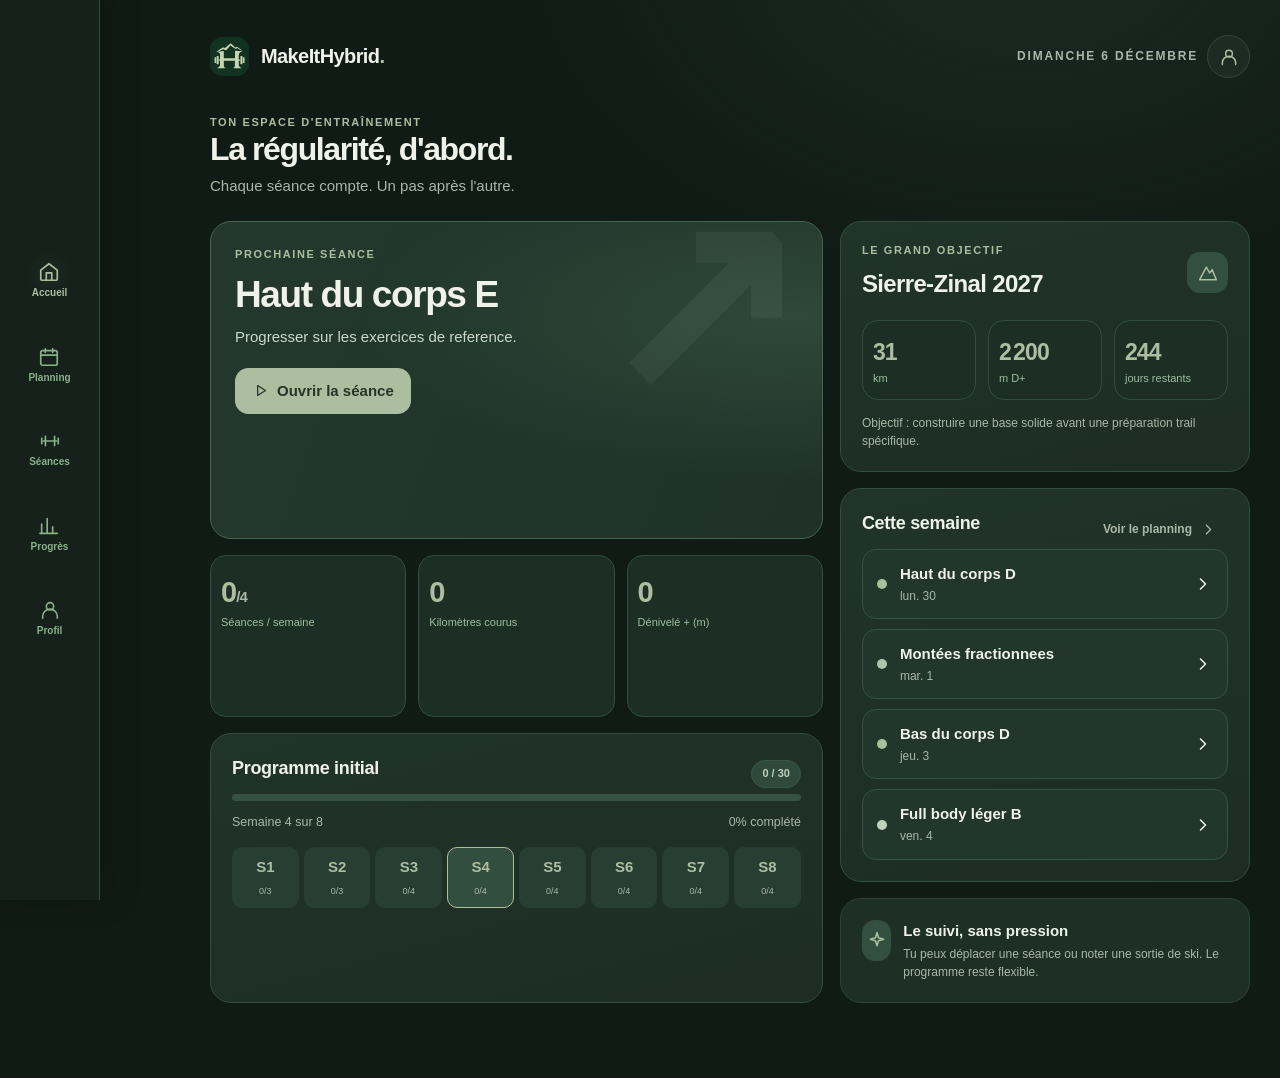
==== commit 880809f5: "Apply mountain and barbell MakeItHybrid logo to app icon and header on both PWA paths" ====
--- a/index.html
+++ b/index.html
@@ -4,12 +4,12 @@
 <meta charset="UTF-8"><meta name="viewport" content="width=device-width, initial-scale=1, viewport-fit=cover">
 <meta name="theme-color" content="#111b16"><meta name="description" content="MakeItHybrid : programme hybride, musculation, course et progression sur iPhone.">
 <meta name="apple-mobile-web-app-capable" content="yes"><meta name="apple-mobile-web-app-status-bar-style" content="black-translucent"><meta name="apple-mobile-web-app-title" content="MakeItHybrid">
-<link rel="manifest" href="./manifest.webmanifest"><link rel="icon" type="image/svg+xml" href="./public/icon.svg"><link rel="apple-touch-icon" href="./public/icon-apple.png">
-<link rel="stylesheet" href="./src/styles.css">
+<link rel="manifest" href="./manifest.webmanifest"><link rel="icon" type="image/svg+xml" href="./public/icon.svg?v=mountain-logo-20261109-v1"><link rel="apple-touch-icon" href="./public/icon-apple.png?v=mountain-logo-20261109-v1">
+<link rel="stylesheet" href="./src/styles.css?v=forest-20261109-2">
 <title>MakeItHybrid — Strength × Endurance</title>
 </head>
 <body>
-<div id="app"><div class="initial-loader"><span class="brand-mark">↗</span><h1>MakeItHybrid</h1><p>Chargement de ton carnet…</p></div></div>
-<script type="module" src="./src/app.mjs"></script>
+<div id="app"><div class="initial-loader"><img class="brand-mark" src="./public/icon.svg?v=mountain-logo-20261109-v1" width="39" height="39" alt="" style="background:#123321;object-fit:cover;padding:0"><h1>MakeItHybrid</h1><p>Chargement de ton carnet…</p></div></div>
+<script type="module" src="./src/app.mjs?v=mountain-logo-20261109-v1"></script>
 </body>
 </html>
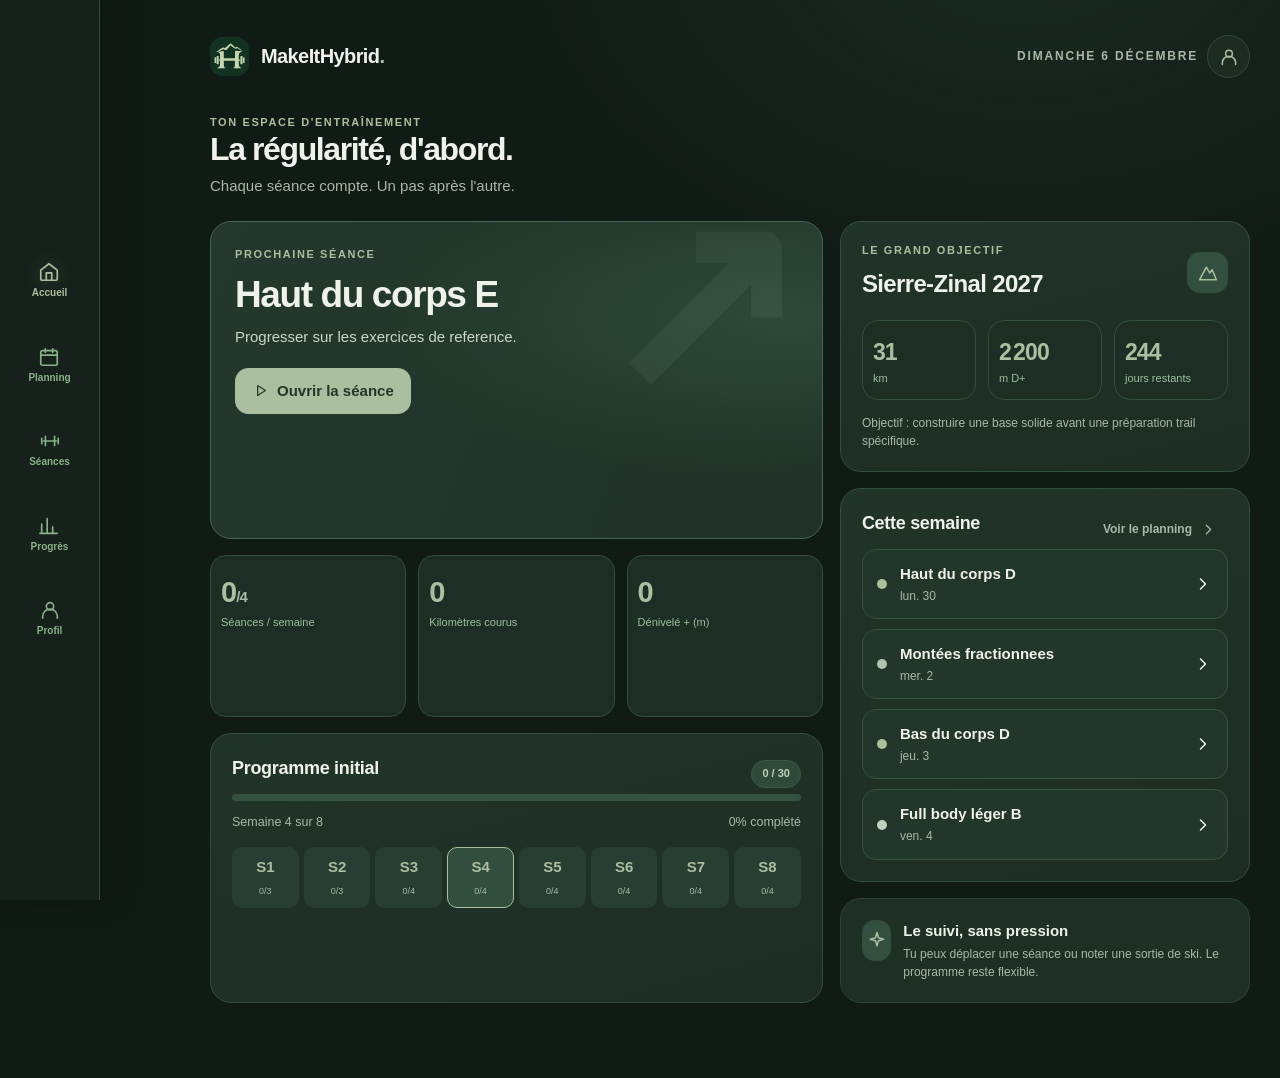
==== commit 7e668740: "Move all planned Tuesday workouts to Wednesday and migrate saved iPhone schedules safely" ====
--- a/index.html
+++ b/index.html
@@ -10,6 +10,6 @@
 </head>
 <body>
 <div id="app"><div class="initial-loader"><img class="brand-mark" src="./public/icon.svg?v=mountain-logo-20261109-v1" width="39" height="39" alt="" style="background:#123321;object-fit:cover;padding:0"><h1>MakeItHybrid</h1><p>Chargement de ton carnet…</p></div></div>
-<script type="module" src="./src/app.mjs?v=mountain-logo-20261109-v1"></script>
+<script type="module" src="./src/app.mjs?v=schedule-wednesday-20261109-v1"></script>
 </body>
 </html>
